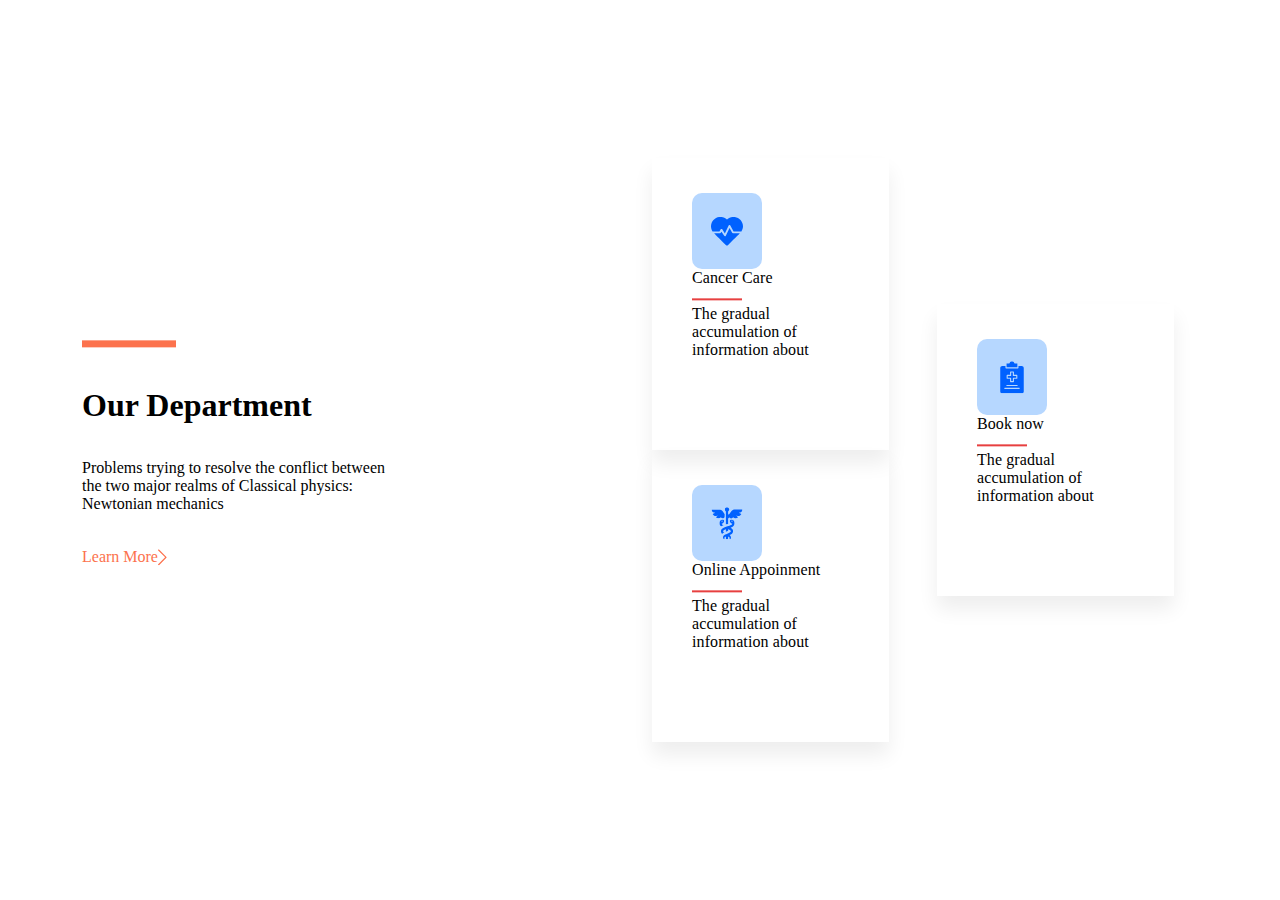
==== index.html @ 04a3d9d0 "shifting index" ====
<!DOCTYPE html>
<html lang="en">

<head>
    <meta charset="UTF-8">
    <meta name="viewport" content="width=device-width, initial-scale=1.0">
    <title>Document</title>
    <link rel="stylesheet" href="./assets/css/style.css">
</head>

<body>
    <section>
        <div class="container">
            <div class="row">
                <div class="col-6 jcc d-flex f-c">
                    <div class="svg">
                        <svg width="94" height="8" viewBox="0 0 94 8" fill="none" xmlns="http://www.w3.org/2000/svg">
                            <rect y="0.353027" width="94" height="7" fill="#FC724D" />
                        </svg>

                    </div>
                    <h1 class="mt-35 mb-35">Our Department</h1>
                    <p>Problems trying to resolve the conflict between <br>
                        the two major realms of Classical physics: <br>
                        Newtonian mechanics </p>
                    <a class="align-item-center mt-35 d-flex" href="#">Learn More
                        <svg width="9" height="17" viewBox="0 0 9 17" fill="none" xmlns="http://www.w3.org/2000/svg">
                            <g clip-path="url(#clip0_49789_3024)">
                                <path fill-rule="evenodd" clip-rule="evenodd"
                                    d="M0.180771 0.533799C0.237928 0.476497 0.305828 0.431034 0.380583 0.400014C0.455337 0.368995 0.535477 0.353027 0.616412 0.353027C0.697347 0.353027 0.777487 0.368995 0.852241 0.400014C0.926996 0.431034 0.994896 0.476497 1.05205 0.533799L8.4358 7.91755C8.4931 7.9747 8.53857 8.04261 8.56959 8.11736C8.60061 8.19211 8.61657 8.27225 8.61657 8.35319C8.61657 8.43412 8.60061 8.51426 8.56959 8.58902C8.53857 8.66377 8.4931 8.73167 8.4358 8.78883L1.05205 16.1726C0.936514 16.2881 0.779809 16.353 0.616412 16.353C0.453015 16.353 0.29631 16.2881 0.180771 16.1726C0.0652316 16.057 0.000322157 15.9003 0.000322157 15.7369C0.000322157 15.5735 0.0652316 15.4168 0.180771 15.3013L7.13011 8.35319L0.180771 1.40508C0.123469 1.34792 0.078006 1.28002 0.0469863 1.20527C0.0159666 1.13051 0 1.05037 0 0.96944C0 0.888505 0.0159666 0.808365 0.0469863 0.733611C0.078006 0.658856 0.123469 0.590956 0.180771 0.533799Z"
                                    fill="#FC724D" />
                            </g>
                            <defs>
                                <clipPath id="clip0_49789_3024">
                                    <rect width="9" height="16" fill="white" transform="translate(0 0.353027)" />
                                </clipPath>
                            </defs>
                        </svg>

                    </a>
                </div>
                <div class="col-6">
                    <div class="row">
                        <div class="col-6">
                            <div class="card">
                                <div class="box-1">
                                    <svg width="32" height="33" viewBox="0 0 32 33" fill="none"
                                        xmlns="http://www.w3.org/2000/svg">
                                        <g clip-path="url(#clip0_49789_3030)">
                                            <g clip-path="url(#clip1_49789_3030)">
                                                <g clip-path="url(#clip2_49789_3030)">
                                                    <path
                                                        d="M15.9909 4.57127C9.01587 -1.52939 0.14723 3.83082 0.00180337 11.0975C-0.0352563 12.9494 0.499328 14.7533 1.56343 16.4164H8.46066L9.68744 14.3716C10.0437 13.778 10.9057 13.7589 11.2821 14.3507L13.8705 18.4181L17.6435 10.453C17.9726 9.758 18.9532 9.73594 19.3161 10.4099L22.5503 16.4164H30.4184C36.2468 7.30706 24.7279 -3.07034 15.9909 4.57127Z"
                                                        fill="#0061FF" />
                                                    <path
                                                        d="M21.1651 17.7982L18.5443 12.931L14.8382 20.7548C14.5229 21.4204 13.5956 21.4783 13.2002 20.8568L10.5148 16.6369L9.79525 17.8361C9.62582 18.1184 9.32072 18.2912 8.99143 18.2912H3.04639C3.23275 18.4862 2.23951 17.495 15.3297 30.5174C15.6953 30.8812 16.2863 30.8812 16.652 30.5174C29.5407 17.6954 28.7493 18.4859 28.9353 18.2912H21.9904C21.6455 18.2912 21.3286 18.1019 21.1651 17.7982Z"
                                                        fill="#0061FF" />
                                                </g>
                                            </g>
                                        </g>
                                        <defs>
                                            <clipPath id="clip0_49789_3030">
                                                <rect width="32" height="32" fill="white"
                                                    transform="translate(0 0.353027)" />
                                            </clipPath>
                                            <clipPath id="clip1_49789_3030">
                                                <rect width="32" height="32" fill="white"
                                                    transform="translate(0 0.353027)" />
                                            </clipPath>
                                            <clipPath id="clip2_49789_3030">
                                                <rect width="32" height="28.8744" fill="white"
                                                    transform="translate(0 1.91577)" />
                                            </clipPath>
                                        </defs>
                                    </svg>

                                </div>
                                <div class="para">Cancer Care</div>
                                <svg width="50" height="3" viewBox="0 0 50 3" fill="none"
                                    xmlns="http://www.w3.org/2000/svg">
                                    <rect y="0.353027" width="50" height="2" fill="#E74040" />
                                </svg>
                                <div class="para">The gradual <br>
                                    accumulation of <br>
                                    information about </div>
                            </div>
                            <div class="card">
                                <div class="box-1">
                                    <svg width="32" height="33" viewBox="0 0 32 33" fill="none"
                                        xmlns="http://www.w3.org/2000/svg">
                                        <g clip-path="url(#clip0_49789_3040)">
                                            <g clip-path="url(#clip1_49789_3040)">
                                                <g clip-path="url(#clip2_49789_3040)">
                                                    <g clip-path="url(#clip3_49789_3040)">
                                                        <path
                                                            d="M10.6705 16.6879C11.0644 16.6063 11.4761 16.4276 11.8644 16.1472C12.981 15.3395 13.4766 14.0133 12.9702 13.1835C12.4196 12.2809 10.9134 12.3416 9.75601 13.3688C8.64922 14.3245 8.41309 15.323 8.41309 16.3724C8.41309 17.1139 8.65025 18.4379 10.099 19.5877C10.7831 19.0592 11.5986 18.6244 12.5243 18.31L12.5365 18.3055C11.8253 18.0091 10.8981 17.4241 10.6705 16.6879ZM10.4918 14.1357C10.4918 13.8256 10.7389 13.5763 11.0436 13.5763C11.348 13.5763 11.5953 13.8268 11.5953 14.1369C11.5953 14.4469 11.348 14.6962 11.0436 14.6962C10.7389 14.6962 10.4918 14.4458 10.4918 14.1357Z"
                                                            fill="#0061FF" />
                                                    </g>
                                                </g>
                                                <g clip-path="url(#clip4_49789_3040)">
                                                    <g clip-path="url(#clip5_49789_3040)">
                                                        <path
                                                            d="M23.607 16.3735C23.6036 15.323 23.3686 14.3244 22.2609 13.3688C21.1043 12.3426 19.5971 12.2797 19.0465 13.1835C18.5411 14.0133 19.0354 15.3396 20.152 16.1472C20.5405 16.4275 20.9521 16.6062 21.346 16.6879C21.2092 17.1303 20.7932 17.5805 20.1588 17.9601C19.2864 18.4808 18.8152 18.5452 13.2336 20.3987C11.1681 21.1004 9.93896 22.4951 9.93896 24.1293C9.93896 25.2934 10.5336 26.1916 11.36 26.8493C11.8798 26.314 12.5287 25.8496 13.2867 25.4777C12.4139 25.0364 12.1446 24.702 12.1446 24.1293C12.1446 23.1841 14.0339 22.6437 14.9055 22.3561V24.7484L17.1123 23.7641V22.3572C17.9853 22.6463 19.8698 23.186 19.8698 24.1293C19.8698 25.6986 15.3762 26.624 13.4644 27.9427C12.5365 28.586 12.0375 29.4037 12.0375 30.3647C12.0375 30.9164 12.1017 31.6005 13.0704 32.2802C13.3451 32.4996 13.7267 32.1791 13.5483 31.8708C12.9082 30.5897 13.5879 29.9498 14.9076 29.3958V31.2473C14.9076 31.8564 15.402 32.3507 16.0111 32.3507C16.6201 32.3507 17.1145 31.8564 17.1145 31.2473V29.3969C18.3822 29.9288 19.1801 30.6802 18.4706 31.8708C18.2947 32.1732 18.6692 32.5023 18.9472 32.2802C19.8851 31.5695 19.9591 30.9604 19.9591 30.379C19.9591 29.4842 19.4692 28.6158 18.5401 27.9504C20.4182 27.2718 22.0798 26.1298 22.0798 24.1315C22.0798 22.7511 21.2028 21.5418 19.6866 20.776C20.3948 20.5211 20.7512 20.3501 21.2246 20.0677C23.298 18.8285 23.607 17.2209 23.607 16.3735ZM20.9743 14.6962C20.6696 14.6962 20.4226 14.4457 20.4226 14.1357C20.4226 13.8256 20.6696 13.5751 20.9743 13.5751C21.2787 13.5751 21.526 13.8256 21.526 14.1357C21.526 14.4457 21.2787 14.6962 20.9743 14.6962Z"
                                                            fill="#0061FF" />
                                                    </g>
                                                </g>
                                                <g clip-path="url(#clip6_49789_3040)">
                                                    <g clip-path="url(#clip7_49789_3040)">
                                                        <path
                                                            d="M31.4476 2.56199H23.8908C22.4084 2.56199 21.296 3.21728 20.339 4.17435C19.2993 5.21404 18.7587 7.52521 17.1032 7.52521V4.46062C17.7601 4.07835 18.2066 3.37472 18.2066 2.55985C18.2066 1.34106 17.2186 0.353027 15.9998 0.353027C14.7809 0.353027 13.793 1.34106 13.793 2.55985C13.793 3.37465 14.2394 4.07829 14.8964 4.46062V17.6109C15.5774 17.3936 16.3248 17.1543 17.1032 16.9043V11.3772C17.5819 11.137 17.9682 10.7487 18.2051 10.2681C18.5889 10.9241 19.3185 11.3893 20.1318 11.3893C20.9567 11.3893 21.6673 10.9313 22.0459 10.2611C23.3386 11.5538 25.7413 11.5787 27.0339 10.286L25.1588 8.4109L26.019 8.76724C27.708 9.46687 29.6444 8.66476 30.3441 6.97571L27.6803 5.8723C30.2609 5.87223 31.4476 4.2529 31.4476 2.56199Z"
                                                            fill="#0061FF" />
                                                    </g>
                                                </g>
                                                <g clip-path="url(#clip8_49789_3040)">
                                                    <g clip-path="url(#clip9_49789_3040)">
                                                        <path
                                                            d="M11.6609 4.17437C10.7038 3.2173 9.5914 2.56201 8.10897 2.56201H0.552246C0.552246 4.25285 1.7389 5.87225 4.3195 5.87225L1.65566 6.97566C2.35536 8.66471 4.29178 9.46675 5.98083 8.76719L6.84101 8.41086L4.9659 10.286C6.25854 11.5787 8.66123 11.5538 9.95387 10.261C10.3325 10.9313 11.0431 11.3893 11.868 11.3893C11.8762 11.3893 11.8843 11.3892 11.8924 11.3892C12.9706 11.3769 13.7947 10.403 13.7947 9.32483V7.1049C12.925 6.39134 12.4269 4.94042 11.6609 4.17437Z"
                                                            fill="#0061FF" />
                                                    </g>
                                                </g>
                                            </g>
                                        </g>
                                        <defs>
                                            <clipPath id="clip0_49789_3040">
                                                <rect width="32" height="32" fill="white"
                                                    transform="translate(0 0.353027)" />
                                            </clipPath>
                                            <clipPath id="clip1_49789_3040">
                                                <rect width="32" height="32" fill="white"
                                                    transform="translate(0 0.353027)" />
                                            </clipPath>
                                            <clipPath id="clip2_49789_3040">
                                                <rect width="4.75568" height="7.03818" fill="white"
                                                    transform="translate(8.41309 12.5496)" />
                                            </clipPath>
                                            <clipPath id="clip3_49789_3040">
                                                <rect width="4.75568" height="7.03818" fill="white"
                                                    transform="translate(8.41309 12.5496)" />
                                            </clipPath>
                                            <clipPath id="clip4_49789_3040">
                                                <rect width="13.668" height="19.8036" fill="white"
                                                    transform="translate(9.93896 12.5494)" />
                                            </clipPath>
                                            <clipPath id="clip5_49789_3040">
                                                <rect width="13.668" height="19.8036" fill="white"
                                                    transform="translate(9.93896 12.5494)" />
                                            </clipPath>
                                            <clipPath id="clip6_49789_3040">
                                                <rect width="17.6546" height="17.2579" fill="white"
                                                    transform="translate(13.793 0.353027)" />
                                            </clipPath>
                                            <clipPath id="clip7_49789_3040">
                                                <rect width="17.6546" height="17.2579" fill="white"
                                                    transform="translate(13.793 0.353027)" />
                                            </clipPath>
                                            <clipPath id="clip8_49789_3040">
                                                <rect width="13.2425" height="8.8273" fill="white"
                                                    transform="translate(0.552246 2.56201)" />
                                            </clipPath>
                                            <clipPath id="clip9_49789_3040">
                                                <rect width="13.2425" height="8.8273" fill="white"
                                                    transform="translate(0.552246 2.56201)" />
                                            </clipPath>
                                        </defs>
                                    </svg>


                                </div>
                                <div class="para">Online Appoinment</div>
                                <svg width="50" height="3" viewBox="0 0 50 3" fill="none"
                                    xmlns="http://www.w3.org/2000/svg">
                                    <rect y="0.353027" width="50" height="2" fill="#E74040" />
                                </svg>
                                <div class="para">The gradual <br>
                                    accumulation of <br>
                                    information about </div>
                            </div>

                        </div>
                        <div class="col-6 jcc d-flex f-c">
                            <div class="card-2">
                                <div class="card">
                                    <div class="box-1">
                                        <svg width="32" height="33" viewBox="0 0 32 33" fill="none"
                                            xmlns="http://www.w3.org/2000/svg">
                                            <g clip-path="url(#clip0_49789_3060)">
                                                <g clip-path="url(#clip1_49789_3060)">
                                                    <path
                                                        d="M6.34854 32.353H25.6518C26.8004 32.353 27.7567 31.4745 27.7567 30.3949V6.98158C27.7567 5.90169 26.8004 5.01392 25.6518 5.01392H22.4697V6.80169C22.4744 7.11201 22.2295 7.36881 21.9195 7.37913H10.0431C9.7268 7.37152 9.47137 7.11799 9.46104 6.80169V5.01392H6.34854C5.1999 5.01392 4.24365 5.90169 4.24365 6.98158V30.3949C4.24365 31.4745 5.1999 32.353 6.34854 32.353ZM10.6437 14.4052C10.6437 14.0979 10.8928 13.8487 11.2002 13.8487H14.0523V10.9965C14.0523 10.6892 14.3015 10.44 14.6089 10.44H17.3915C17.6988 10.44 17.948 10.6892 17.948 10.9965V13.8487H20.8002C21.1075 13.8487 21.3567 14.0979 21.3567 14.4052V17.1878C21.3567 17.4952 21.1075 17.7444 20.8002 17.7444H17.948V20.5965C17.948 20.9039 17.6988 21.153 17.3915 21.153H14.6089C14.3015 21.153 14.0523 20.9039 14.0523 20.5965V17.7444H11.2002C10.8928 17.7444 10.6437 17.4952 10.6437 17.1878V14.4052ZM10.8703 24.0052H21.1301C21.4377 24.0052 21.6866 24.2544 21.6866 24.5617C21.6866 24.8691 21.4377 25.1183 21.1301 25.1183H10.8703C10.5627 25.1183 10.3138 24.8691 10.3138 24.5617C10.3138 24.2544 10.5627 24.0052 10.8703 24.0052ZM8.78333 26.7878H23.217C23.5246 26.7878 23.7735 27.037 23.7735 27.3443C23.7735 27.6517 23.5246 27.9009 23.217 27.9009H8.78333C8.47572 27.9009 8.2268 27.6517 8.2268 27.3443C8.2268 27.037 8.47572 26.7878 8.78333 26.7878Z"
                                                        fill="#0061FF" />
                                                    <path
                                                        d="M21.3563 2.50955H18.752C18.49 2.50928 18.2634 2.3264 18.2082 2.07015C17.993 1.07558 17.0485 0.353029 15.962 0.353029H15.9553C14.8979 0.351942 13.9743 1.06743 13.7112 2.09134C13.6479 2.33727 13.4262 2.50928 13.1721 2.50955H10.5737V6.26607H21.3563V2.50955Z"
                                                        fill="#0061FF" />
                                                    <path
                                                        d="M15.165 17.1878V20.0399H16.8346V17.1878C16.8346 16.8804 17.0838 16.6312 17.3911 16.6312H20.2433V14.9617H17.3911C17.0838 14.9617 16.8346 14.7125 16.8346 14.4052V11.553H15.165V14.4052C15.165 14.7125 14.9159 14.9617 14.6085 14.9617H11.7563V16.6312H14.6085C14.9159 16.6312 15.165 16.8804 15.165 17.1878Z"
                                                        fill="#0061FF" />
                                                </g>
                                            </g>
                                            <defs>
                                                <clipPath id="clip0_49789_3060">
                                                    <rect width="32" height="32" fill="white"
                                                        transform="translate(0 0.353027)" />
                                                </clipPath>
                                                <clipPath id="clip1_49789_3060">
                                                    <rect width="32" height="32" fill="white"
                                                        transform="translate(0 0.353027)" />
                                                </clipPath>
                                            </defs>
                                        </svg>
                                    </div>
                                    <div class="para">Book now</div>
                                    <svg width="50" height="3" viewBox="0 0 50 3" fill="none"
                                        xmlns="http://www.w3.org/2000/svg">
                                        <rect y="0.353027" width="50" height="2" fill="#E74040" />
                                    </svg>
                                    <div class="para">The gradual <br>
                                        accumulation of <br>
                                        information about </div>
                                </div>
                            </div>
                        </div>
                    </div>
                </div>
            </div>
        </div>
    </section>
</body>

</html>
---- assets/css/style.css ----
@import url('https://fonts.googleapis.com/css2?family=Montserrat:ital,wght@0,100..900;1,100..900&display=swap');

* {
    padding: 0;
    margin: 0;
    list-style: none;
    border: none;
    box-sizing: border-box;
    text-decoration: none;
}

section {
    justify-content: center;
    align-content: center;
    height: 100vh;
    align-items: center;
    display: flex;

}

.container {
    max-width: 1140px;
    padding-left: 12px;
    padding-right: 12px;
    margin-left: auto;
    margin-right: auto;
    width: 100%;
}

.row {
    display: flex;
    flex-wrap: wrap;
    flex-direction: row;
    margin-right: -12px;
    margin-left: -12px;
}

.align-item-center {
    align-items: center;
    color: #FC724D;
}


.col-6 {
    width: 50%;
    padding-left: 12px;
    padding-right: 12px;
}

.mt-35 {
    margin-top: 35px;

}

.mb-35 {
    margin-bottom: 35px;
}

.box-1 {
    width: 70px;
    height: 76px;
    border-radius: 10px;
    background-color: #B6D7FF;
    text-align: center;
    align-items: center;
    display: flex;
    justify-content: center;
}

.card {
    box-shadow: 0px 13px 19px 0px #00000012;
    max-width: 237px;
    height: 292px;
    padding: 35px 40px 35px 40px;
    letter-spacing: 0.10000000149011612px;

}

.h1 {
    font-size: 14px;
    font-weight: 400;
    line-height: 20px;
    letter-spacing: 0.20000000298023224px;
}

.jcc {
    justify-content: center;

}

.d-flex {
    display: flex;
}

.f-c {
    flex-direction: column;
}
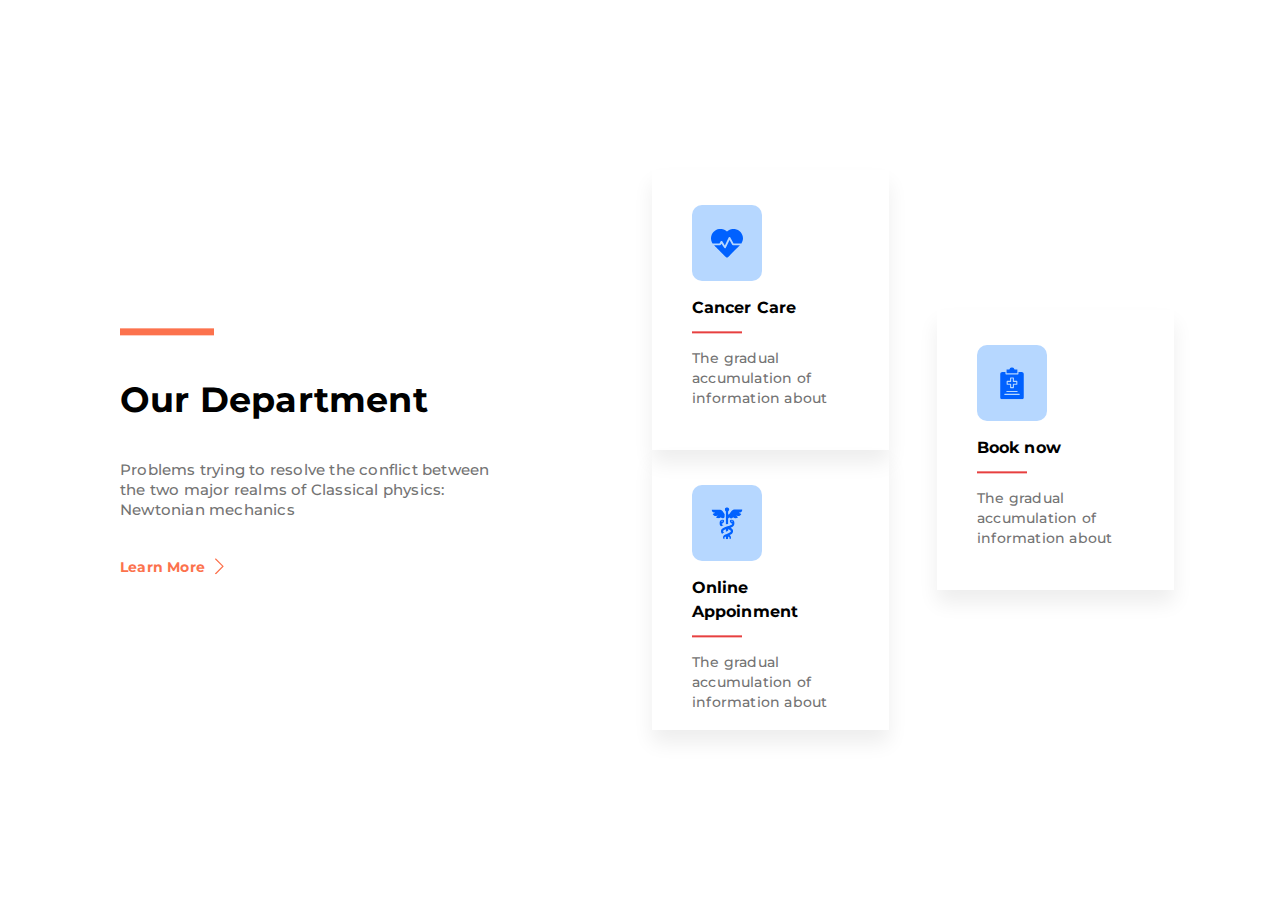
==== commit 8f8e6924: "changfe in index" ====
--- a/index.html
+++ b/index.html
@@ -12,18 +12,18 @@
     <section>
         <div class="container">
             <div class="row">
-                <div class="col-6 jcc d-flex f-c">
+                <div class="col-6 jcc box d-flex f-c ">
                     <div class="svg">
                         <svg width="94" height="8" viewBox="0 0 94 8" fill="none" xmlns="http://www.w3.org/2000/svg">
                             <rect y="0.353027" width="94" height="7" fill="#FC724D" />
                         </svg>
 
                     </div>
-                    <h1 class="mt-35 mb-35">Our Department</h1>
-                    <p>Problems trying to resolve the conflict between <br>
+                    <h1 class="mt-35 mb-35 head-1">Our Department</h1>
+                    <p class="para-3">Problems trying to resolve the conflict between <br>
                         the two major realms of Classical physics: <br>
                         Newtonian mechanics </p>
-                    <a class="align-item-center mt-35 d-flex" href="#">Learn More
+                    <a class="align-item-center mt-35 d-flex lm gap " href="#">Learn More
                         <svg width="9" height="17" viewBox="0 0 9 17" fill="none" xmlns="http://www.w3.org/2000/svg">
                             <g clip-path="url(#clip0_49789_3024)">
                                 <path fill-rule="evenodd" clip-rule="evenodd"
@@ -36,7 +36,6 @@
                                 </clipPath>
                             </defs>
                         </svg>
-
                     </a>
                 </div>
                 <div class="col-6">
@@ -75,12 +74,12 @@
                                     </svg>
 
                                 </div>
-                                <div class="para">Cancer Care</div>
+                                <div class="para-1">Cancer Care</div>
                                 <svg width="50" height="3" viewBox="0 0 50 3" fill="none"
                                     xmlns="http://www.w3.org/2000/svg">
                                     <rect y="0.353027" width="50" height="2" fill="#E74040" />
                                 </svg>
-                                <div class="para">The gradual <br>
+                                <div class="para-2">The gradual <br>
                                     accumulation of <br>
                                     information about </div>
                             </div>
@@ -166,12 +165,12 @@
 
 
                                 </div>
-                                <div class="para">Online Appoinment</div>
+                                <div class="para-1">Online Appoinment</div>
                                 <svg width="50" height="3" viewBox="0 0 50 3" fill="none"
                                     xmlns="http://www.w3.org/2000/svg">
                                     <rect y="0.353027" width="50" height="2" fill="#E74040" />
                                 </svg>
-                                <div class="para">The gradual <br>
+                                <div class="para-2">The gradual <br>
                                     accumulation of <br>
                                     information about </div>
                             </div>
@@ -208,12 +207,12 @@
                                             </defs>
                                         </svg>
                                     </div>
-                                    <div class="para">Book now</div>
+                                    <div class="para-1">Book now</div>
                                     <svg width="50" height="3" viewBox="0 0 50 3" fill="none"
                                         xmlns="http://www.w3.org/2000/svg">
                                         <rect y="0.353027" width="50" height="2" fill="#E74040" />
                                     </svg>
-                                    <div class="para">The gradual <br>
+                                    <div class="para-2">The gradual <br>
                                         accumulation of <br>
                                         information about </div>
                                 </div>
--- a/assets/css/style.css
+++ b/assets/css/style.css
@@ -56,6 +56,26 @@
     margin-bottom: 35px;
 }
 
+.jcc {
+    justify-content: center;
+
+}
+
+.d-flex {
+    display: flex;
+}
+
+.f-c {
+    flex-direction: column;
+}
+.gap{
+    gap: 10px;
+}
+
+.box {
+    padding-left: 50px;
+}
+
 .box-1 {
     width: 70px;
     height: 76px;
@@ -70,28 +90,58 @@
 .card {
     box-shadow: 0px 13px 19px 0px #00000012;
     max-width: 237px;
-    height: 292px;
+    height: 280px;
     padding: 35px 40px 35px 40px;
     letter-spacing: 0.10000000149011612px;
 
 }
 
-.h1 {
-    font-size: 14px;
-    font-weight: 400;
-    line-height: 20px;
+.head-1 {
+    font-family: "Montserrat", sans-serif;
+    font-size: 35px;
+    font-weight: 700;
+    line-height: 50px;
     letter-spacing: 0.20000000298023224px;
-}
-
-.jcc {
-    justify-content: center;
+    text-align: left;
 
 }
 
-.d-flex {
-    display: flex;
+.para-1 {
+    font-family: "Montserrat", sans-serif;
+    font-size: 16px;
+    font-weight: 700;
+    line-height: 24px;
+    letter-spacing: 0.10000000149011612px;
+    text-align: left;
+    padding-top: 15px;
 }
 
-.f-c {
-    flex-direction: column;
+.para-2 {
+    font-family: "Montserrat", sans-serif;
+    font-size: 14px;
+    font-weight: 500;
+    line-height: 20px;
+    letter-spacing: 0.20000000298023224px;
+    text-align: left;
+    color: #737373;
+    padding-top: 10px;
+}
+
+.para-3 {
+    font-family: "Montserrat", sans-serif;
+    font-size: 15px;
+    font-weight: 500;
+    line-height: 20px;
+    letter-spacing: 0.20000000298023224px;
+    text-align: left;
+    color: #737373;
+}
+
+.lm {
+    font-family: "Montserrat", sans-serif;
+    font-size: 14px;
+    font-weight: 700;
+    line-height: 24px;
+    letter-spacing: 0.20000000298023224px;
+    text-align: left;
 }